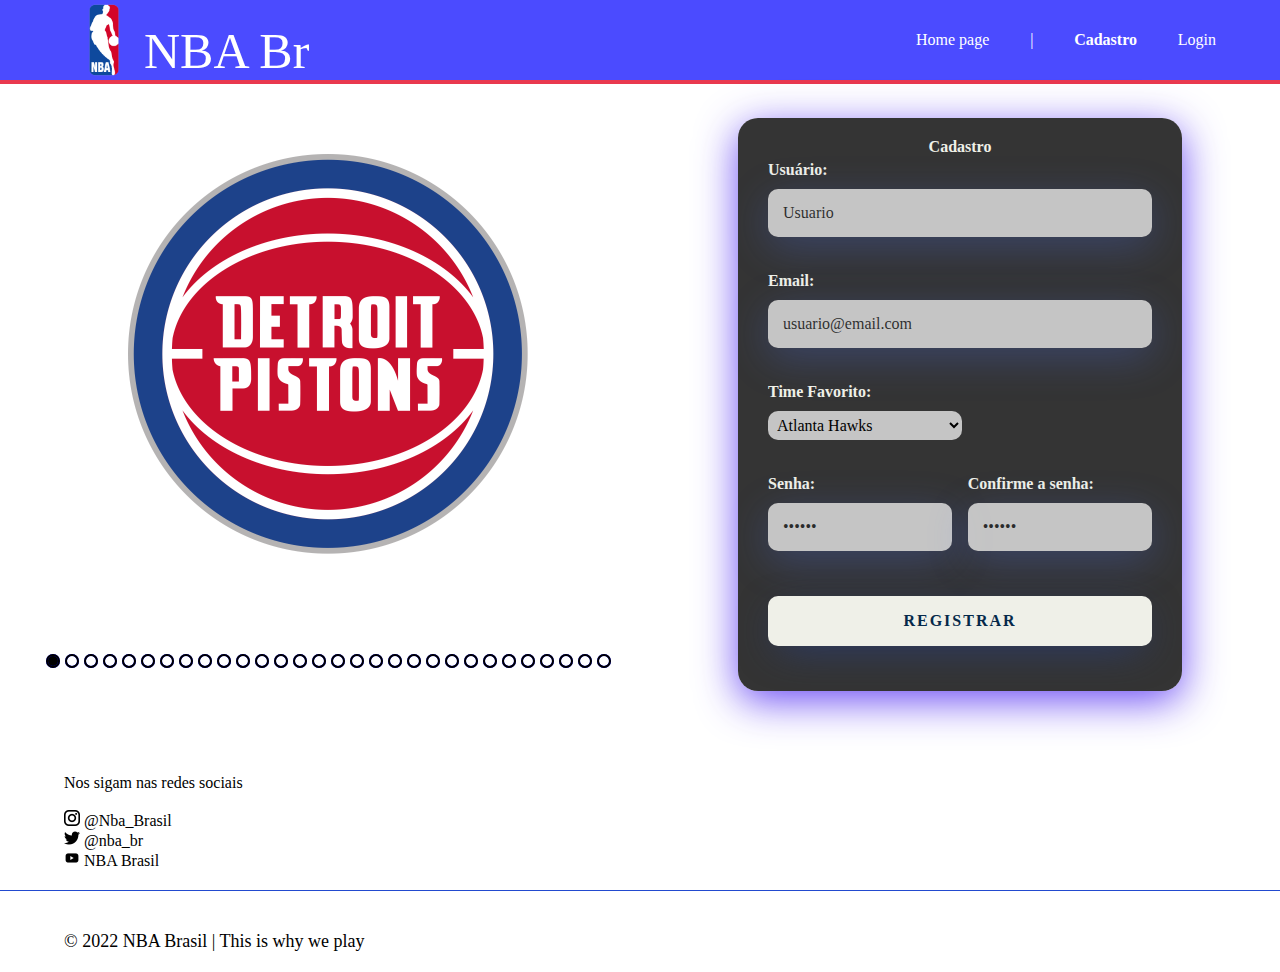
==== cadastro.html @ 0bbe91d1 "Tela de cadastro" ====
<!DOCTYPE html>
<html lang="en">

<head>
    <meta charset="UTF-8">
    <meta http-equiv="X-UA-Compatible" content="IE=edge">
    <meta name="viewport" content="width=device-width, initial-scale=1.0">
    <link rel="stylesheet" href="./css/cadastro.css">
    <link rel="stylesheet" href="./css/geral.css">
    <title>Cadastro</title>
</head>

<body>
    <div class="header">
        <div class="container">
            <div class="logo_titulo">
                <img class="logo_nba" src="./assets/logonba.png" alt="Logo NBA">
                <h1 class="titulo_header">NBA Br</h1>
            </div>
            <ul class="navegacao_header">
                <li>
                    <a href="./index.html">Home page</a>
                </li>
                <li>|</li>
                <li class="agora">
                    <a href="./cadastro.html">Cadastro</a>
                </li>
                <li>
                    <a href="#">Login</a>
                </li>
            </ul>
        </div>
    </div>
    <main class="main">
        <!--Lado esquerdo, com carrossel-->
        <div class="slider">
            <!--botao slides-->
            <div class="slides">
                <!--radio btn-->
                <input type="radio" name="radio-btn" id="radio1">
                <input type="radio" name="radio-btn" id="radio2">
                <input type="radio" name="radio-btn" id="radio3">
                <input type="radio" name="radio-btn" id="radio4">
                <input type="radio" name="radio-btn" id="radio5">
                <input type="radio" name="radio-btn" id="radio6">
                <input type="radio" name="radio-btn" id="radio7">
                <input type="radio" name="radio-btn" id="radio8">
                <input type="radio" name="radio-btn" id="radio9">
                <input type="radio" name="radio-btn" id="radio10">
                <input type="radio" name="radio-btn" id="radio11">
                <input type="radio" name="radio-btn" id="radio12">
                <input type="radio" name="radio-btn" id="radio13">
                <input type="radio" name="radio-btn" id="radio14">
                <input type="radio" name="radio-btn" id="radio15">
                <input type="radio" name="radio-btn" id="radio16">
                <input type="radio" name="radio-btn" id="radio17">
                <input type="radio" name="radio-btn" id="radio18">
                <input type="radio" name="radio-btn" id="radio19">
                <input type="radio" name="radio-btn" id="radio20">
                <input type="radio" name="radio-btn" id="radio21">
                <input type="radio" name="radio-btn" id="radio22">
                <input type="radio" name="radio-btn" id="radio23">
                <input type="radio" name="radio-btn" id="radio24">
                <input type="radio" name="radio-btn" id="radio25">
                <input type="radio" name="radio-btn" id="radio26">
                <input type="radio" name="radio-btn" id="radio27">
                <input type="radio" name="radio-btn" id="radio28">
                <input type="radio" name="radio-btn" id="radio29">
                <input type="radio" name="radio-btn" id="radio30">
                <!--fim radio btn-->

                <!--imagens-->
                <div class="slide first">
                    <img src="./assets/logos-teams/1200px-Pistons_logo17.svg.png" alt="Logo Detroit Pistons">
                </div>
                <div class="slide">
                    <img src="./assets/logos-teams/2560px-Los_Angeles_Lakers_logo.svg.png" alt="Logo Lakers">
                </div>
                <div class="slide">
                    <img src="./assets/logos-teams/Boston_Celtics.svg.png" alt="Logo Celtics">
                </div>
                <div class="slide">
                    <img src="./assets/logos-teams/Chicago-Bulls-logo.png" alt="Logo Chicago">
                </div>
                <div class="slide">
                    <img src="./assets/logos-teams/cleveland-cavaliers-logo-transparent.png" alt="Logo Cleveland">
                </div>
                <div class="slide">
                    <img src="./assets/logos-teams/dallas.png" alt="Logo Dallas">
                </div>
                <div class="slide">
                    <img src="./assets/logos-teams/Denver_Nuggets.svg.png" alt="Logo Denver">
                </div>
                <div class="slide">
                    <img src="./assets/logos-teams/GoldenStateWarriors_GlobalLogo_RGB.png" alt="Logo Golden State">
                </div>
                <div class="slide">
                    <img src="./assets/logos-teams/Houston_Rockets.svg.png" alt="Logo Houston">
                </div>
                <div class="slide">
                    <img src="./assets/logos-teams/Indiana_Pacers.png" alt="Logo Indiana">
                </div>
                <div class="slide">
                    <img src="./assets/logos-teams/laClippers.png" alt="Logo Clippers">
                </div>
                <div class="slide">
                    <img src="./assets/logos-teams/logo-atlanta-hawks-escudo-1024.png" alt="Logo Atlanta">
                </div>
                <div class="slide">
                    <img src="./assets/logos-teams/logo-charlotte-hornets-1536.png" alt="Logo Charlotte">
                </div>
                <div class="slide">
                    <img src="./assets/logos-teams/logo-orlando-magic-2048.png" alt="Logo Orlando">
                </div>
                <div class="slide">
                    <img src="./assets/logos-teams/logo-portland-trail-blazers-escudo-1024.png" alt="Logo Portland">
                </div>
                <div class="slide">
                    <img src="./assets/logos-teams/memphis.png" alt="Logo Memphis">
                </div>
                <div class="slide">
                    <img src="./assets/logos-teams/Miami-Heat-logo.png" alt="Logo Miami">
                </div>
                <div class="slide">
                    <img src="./assets/logos-teams/Milwaukee_Bucks_logo.svg.png" alt="Logo Bucks">
                </div>
                <div class="slide">
                    <img src="./assets/logos-teams/Minnesota-Timberwolves-Symbol.png" alt="Logo Minnesota">
                </div>
                <div class="slide">
                    <img src="./assets/logos-teams/1548px-Brooklyn_Nets_newlogo.svg.png" alt="Logo Nets">
                </div>
                <div class="slide">
                    <img src="./assets/logos-teams/New_Orleans_Pelicans_logo.png" alt="Logo Pelicans">
                </div>
                <div class="slide">
                    <img src="./assets/logos-teams/New_York_Knicks_logo.svg.png" alt="Logo NY Knicks">
                </div>
                <div class="slide">
                    <img src="./assets/logos-teams/oklahoma-city-thunder-logo.png" alt="Logo OKC">
                </div>
                <div class="slide">
                    <img src="./assets/logos-teams/Philadelphia_76ers.png" alt="Logo 76ers">
                </div>
                <div class="slide">
                    <img src="./assets/logos-teams/Phoenix_Suns.png" alt="Logo Phoenix Suns">
                </div>
                <div class="slide">
                    <img src="./assets/logos-teams/Sacramento-Kings-logo.png" alt="Logo Sacramento">
                </div>
                <div class="slide">
                    <img src="./assets/logos-teams/spurs.png" alt="Logo Spurs">
                </div>
                <div class="slide">
                    <img src="./assets/logos-teams/Toronto_Raptors_logo.svg.png" alt="Logo Toronto">
                </div>
                <div class="slide">
                    <img src="./assets/logos-teams/Utah-Jazz-logo.png" alt="Logo Utah Jazz">
                </div>
                <div class="slide">
                    <img src="./assets/logos-teams/wizards_wbg.png" alt="Logo Wizards">
                </div>
                <!--FimBotao slides-->

                <!--navegation slides-->
                <div class="navegation_auto">
                    <div class="auto_btn1"></div>
                    <div class="auto_btn2"></div>
                    <div class="auto_btn3"></div>
                    <div class="auto_btn4"></div>
                    <div class="auto_btn5"></div>
                    <div class="auto_btn6"></div>
                    <div class="auto_btn7"></div>
                    <div class="auto_btn8"></div>
                    <div class="auto_btn9"></div>
                    <div class="auto_btn10"></div>
                    <div class="auto_btn11"></div>
                    <div class="auto_btn12"></div>
                    <div class="auto_btn13"></div>
                    <div class="auto_btn14"></div>
                    <div class="auto_btn15"></div>
                    <div class="auto_btn16"></div>
                    <div class="auto_btn17"></div>
                    <div class="auto_btn18"></div>
                    <div class="auto_btn19"></div>
                    <div class="auto_btn20"></div>
                    <div class="auto_btn21"></div>
                    <div class="auto_btn22"></div>
                    <div class="auto_btn23"></div>
                    <div class="auto_btn24"></div>
                    <div class="auto_btn25"></div>
                    <div class="auto_btn26"></div>
                    <div class="auto_btn27"></div>
                    <div class="auto_btn28"></div>
                    <div class="auto_btn29"></div>
                    <div class="auto_btn30"></div>
                </div>
                <!--fim navegation-->
            </div>

            <!--Manual navegation-->
            <div class="manual_navegation">
                <label for="radio1" class="manual_btn"></label>
                <label for="radio2" class="manual_btn"></label>
                <label for="radio3" class="manual_btn"></label>
                <label for="radio4" class="manual_btn"></label>
                <label for="radio5" class="manual_btn"></label>
                <label for="radio6" class="manual_btn"></label>
                <label for="radio7" class="manual_btn"></label>
                <label for="radio8" class="manual_btn"></label>
                <label for="radio9" class="manual_btn"></label>
                <label for="radio10" class="manual_btn"></label>
                <label for="radio11" class="manual_btn"></label>
                <label for="radio12" class="manual_btn"></label>
                <label for="radio13" class="manual_btn"></label>
                <label for="radio14" class="manual_btn"></label>
                <label for="radio15" class="manual_btn"></label>
                <label for="radio16" class="manual_btn"></label>
                <label for="radio17" class="manual_btn"></label>
                <label for="radio18" class="manual_btn"></label>
                <label for="radio19" class="manual_btn"></label>
                <label for="radio20" class="manual_btn"></label>
                <label for="radio21" class="manual_btn"></label>
                <label for="radio22" class="manual_btn"></label>
                <label for="radio23" class="manual_btn"></label>
                <label for="radio24" class="manual_btn"></label>
                <label for="radio25" class="manual_btn"></label>
                <label for="radio26" class="manual_btn"></label>
                <label for="radio27" class="manual_btn"></label>
                <label for="radio28" class="manual_btn"></label>
                <label for="radio29" class="manual_btn"></label>
                <label for="radio30" class="manual_btn"></label>
            </div>
        </div>

        <!--formilario de cadastro-->
        <div class="direita-cadastro">
            <div class="card-cadastro">
                <h1>Cadastro</h1>
                <div class="campo">
                    <span class="span_titulo">Usuário:</span>
                    <input type="text" id="input_usuario" placeholder="Usuario">
                    <span class="validacao" id="span_validacao_nome"></span>
                </div>
                <div class="campo">
                    <span class="span_titulo">Email:</span>
                    <input type="text" id="input_email" placeholder="usuario@email.com">
                    <span class="validacao" id="span_validacao_email"></span>
                </div>
                <div class="campo">
                    <span class="span_titulo">Time Favorito:</span>
                    <select name="" id="combo_times" class="combo_nba_times">
                        <option value="">Atlanta Hawks</option>
                        <option value="">Boston Celtics</option>
                        <option value="">Brooklyn Nets</option>
                        <option value="">Charlotte Hornets</option>
                        <option value="">Chicago Bulls</option>
                        <option value="">Cleveland Cavaliers</option>
                        <option value="">Dallas Mavericks</option>
                        <option value="">Denver Nuggets</option>
                        <option value="">Detroit Pistons</option>
                        <option value="">Golden State Warriors</option>
                        <option value="">Houston Rockets</option>
                        <option value="">Indiana Pacers</option>
                        <option value="">LA Clippers</option>
                        <option value="">Los Angeles Lakers</option>
                        <option value="">Memphis Grizzlies</option>
                        <option value="">Miami Heat</option>
                        <option value="">Milwaukee Bucks</option>
                        <option value="">Minnesota Timberwolves</option>
                        <option value="">New Orleans Pelicans</option>
                        <option value="">New York Knicks</option>
                        <option value="">Oklahoma City Thunder</option>
                        <option value="">Orlando Magic</option>
                        <option value="">Philadelphia 76ers</option>
                        <option value="">Phoenix Suns</option>
                        <option value="">Portland Trail Blazers</option>
                        <option value="">Sacramento Kings</option>
                        <option value="">San Antonio Spurs</option>
                        <option value="">Toronto Raptors</option>
                        <option value="">Utah Jazz</option>
                        <option value="">Washington Wizards</option>
                    </select>
                    <span class="validacao" id="span_validacao_cpf"></span>
                </div>
                <div class="organizar-senhas">
                    <div class="senha">
                        <div class="campo">
                            <span class="span_titulo">Senha:</span>
                            <input type="password" id="input_senha" placeholder="••••••">
                            <span class="validacao" id="span_validacao_senha"></span>
                        </div>
                    </div>
                    <div class="senha">
                        <div class="campo">
                            <span class="span_titulo">Confirme a senha:</span>
                            <input type="password" id="input_confirme_senha" placeholder="••••••">
                            <span class="validacao" id="span_validacao_confirme_senha"></span>
                        </div>
                    </div>
                </div>
                <button class="botao-cadastro" onclick="cadastro()">Registrar</button>
            </div>
        </div>

    </main>


    <footer class="footer">
        <div class="container">
            <div class="redes_sociais">
                <span class="titulo_banner">Nos sigam nas redes sociais</span> <br> <br>
                <div class="instagram">
                    <img src="./assets/instagram.png" alt="">
                    <span class="texto_redes_sociais">@Nba_Brasil</span>
                </div>
                <div class="twitter">
                    <img src="./assets/twitter.png" alt="" srcset="">
                    <span class="texto_redes_sociais">@nba_br</span>
                </div>
                <div class="youtube">
                    <img src="./assets/youtube.png" alt="" srcset="">
                    <span class="texto_redes_sociais">NBA Brasil</span>
                </div>
            </div>
        </div>
        <div class="hr">

        </div>
        <div class="container">
            <div class="fim_footer">
                <span>© 2022 NBA Brasil | This is why we play</span>
            </div>
        </div>
    </footer>
</body>

</html>


<!--script para o carrossel-->
<script>
    var contador_imagem = 1;
    document.getElementById("radio1").checked = true;

    setInterval(function(){
        proxima_imagem()
    }, 5000);

    function proxima_imagem(){
        contador_imagem++;
        if(contador_imagem > 30){
            contador_imagem = 1;
        };

        document.getElementById("radio" + contador_imagem).checked = true

    }

</script>
---- css/cadastro.css ----
.main{
    display: flex;
    align-items: center;
    justify-content: space-between;
}

.slider{
    margin-left: 10vw;
    width: 400px;
    max-height: 500px;
    overflow: hidden;
}

.slides{
    width: 400%;
    max-height: 500px;
    display: flex;
}

.slides input{
    display: none;
}

.slide{
    width: 25%;
    position: relative;
    transition: 2s;
}

.slide img{
    width: 400px;
}

.manual_navegation{
    position: absolute;
    width: 400px;
    margin-top: -40;
    display: flex;
    justify-content: center;
}

.manual_btn{
    border: 2px solid rgb(0, 0, 0);
    padding: 5px;
    border-radius: 10px;
    cursor: pointer;
    transition: 1s;
}

.manual_btn:not(:last-child){
    margin-right: 5px;
}

.manual_btn:hover{
    background-color: rgb(0, 0, 0);
}

#radio1:checked ~ .first{
    margin-left: 0;
}

#radio2:checked ~ .first{
    margin-left: -25%;
}

#radio3:checked ~ .first{
    margin-left: -50%;
}

#radio4:checked ~ .first{
    margin-left: -75%;
}

#radio5:checked ~ .first{
    margin-left: -100%;
}

#radio6:checked ~ .first{
    margin-left: -125%;
}

#radio7:checked ~ .first{
    margin-left: -150%;
}

#radio8:checked ~ .first{
    margin-left: -175%;
}

#radio9:checked ~ .first{
    margin-left: -200%;
}

#radio10:checked ~ .first{
    margin-left: -225%;
}

#radio11:checked ~ .first{
    margin-left: -250%;
}

#radio12:checked ~ .first{
    margin-left: -275%;
}

#radio13:checked ~ .first{
    margin-left: -300%;
}

#radio14:checked ~ .first{
    margin-left: -325%;
}

#radio15:checked ~ .first{
    margin-left: -350%;
}

#radio16:checked ~ .first{
    margin-left: -375%;
}

#radio17:checked ~ .first{
    margin-left: -400%;
}

#radio18:checked ~ .first{
    margin-left: -425%;
}

#radio19:checked ~ .first{
    margin-left: -450%;
}

#radio20:checked ~ .first{
    margin-left: -475%;
}

#radio21:checked ~ .first{
    margin-left: -500%;
}

#radio22:checked ~ .first{
    margin-left: -525%;
}

#radio23:checked ~ .first{
    margin-left: -550%;
}

#radio24:checked ~ .first{
    margin-left: -575%;
}

#radio25:checked ~ .first{
    margin-left: -600%;
}

#radio26:checked ~ .first{
    margin-left: -625%;
}

#radio27:checked ~ .first{
    margin-left: -650%;
}

#radio28:checked ~ .first{
    margin-left: -675%;
}

#radio29:checked ~ .first{
    margin-left: -700%;
}

#radio30:checked ~ .first{
    margin-left: -725%;
}


.navegation_auto div{
    border: 2px solid blue;
    padding: 5px;
    border-radius: 10px;
    cursor: pointer;
    transition: 1s;
}

.navegation_auto{
    position: absolute;
    width: 400px;
    margin-top: 500px;
    display: flex;
    justify-content: center;
}

.navegation_auto div:not(:last-child){
    margin-right: 5px;
}

#radio1:checked ~ .navegation_auto .auto_btn1{
    background-color: rgb(0, 0, 0);
}

#radio2:checked ~ .navegation_auto .auto_btn2{
    background-color: rgb(0, 0, 0);
}

#radio3:checked ~ .navegation_auto .auto_btn3{
    background-color: rgb(0, 0, 0);
}

#radio4:checked ~ .navegation_auto .auto_btn4{
    background-color: rgb(0, 0, 0);
}

#radio5:checked ~ .navegation_auto .auto_btn5{
    background-color: rgb(0, 0, 0);
}

#radio6:checked ~ .navegation_auto .auto_btn6{
    background-color: rgb(0, 0, 0);
}

#radio7:checked ~ .navegation_auto .auto_btn7{
    background-color: rgb(0, 0, 0);
}

#radio8:checked ~ .navegation_auto .auto_btn8{
    background-color: rgb(0, 0, 0);
}

#radio9:checked ~ .navegation_auto .auto_btn9{
    background-color: rgb(0, 0, 0);
}

#radio10:checked ~ .navegation_auto .auto_btn10{
    background-color: rgb(0, 0, 0);
}

#radio11:checked ~ .navegation_auto .auto_btn11{
    background-color: rgb(0, 0, 0);
}

#radio12:checked ~ .navegation_auto .auto_btn12{
    background-color: rgb(0, 0, 0);
}

#radio13:checked ~ .navegation_auto .auto_btn13{
    background-color: rgb(0, 0, 0);
}

#radio14:checked ~ .navegation_auto .auto_btn14{
    background-color: rgb(0, 0, 0);
}

#radio15:checked ~ .navegation_auto .auto_btn15{
    background-color: rgb(0, 0, 0);
}

#radio16:checked ~ .navegation_auto .auto_btn16{
    background-color: rgb(0, 0, 0);
}

#radio17:checked ~ .navegation_auto .auto_btn17{
    background-color: rgb(0, 0, 0);
}

#radio18:checked ~ .navegation_auto .auto_btn18{
    background-color: rgb(0, 0, 0);
}

#radio19:checked ~ .navegation_auto .auto_btn19{
    background-color: rgb(0, 0, 0);
}

#radio20:checked ~ .navegation_auto .auto_btn20{
    background-color: rgb(0, 0, 0);
}

#radio21:checked ~ .navegation_auto .auto_btn21{
    background-color: rgb(0, 0, 0);
}

#radio22:checked ~ .navegation_auto .auto_btn22{
    background-color: rgb(0, 0, 0);
}

#radio23:checked ~ .navegation_auto .auto_btn23{
    background-color: rgb(0, 0, 0);
}

#radio24:checked ~ .navegation_auto .auto_btn24{
    background-color: rgb(0, 0, 0);
}

#radio25:checked ~ .navegation_auto .auto_btn25{
    background-color: rgb(0, 0, 0);
}

#radio26:checked ~ .navegation_auto .auto_btn26{
    background-color: rgb(0, 0, 0);
}

#radio27:checked ~ .navegation_auto .auto_btn27{
    background-color: rgb(0, 0, 0);
}

#radio28:checked ~ .navegation_auto .auto_btn28{
    background-color: rgb(0, 0, 0);
}

#radio29:checked ~ .navegation_auto .auto_btn29{
    background-color: rgb(0, 0, 0);
}

#radio30:checked ~ .navegation_auto .auto_btn30{
    background-color: rgb(0, 0, 0);
}


/*Formulario*/
.direita-cadastro {
    width: 50vw;
    height: 50vw;
    display: flex;
    justify-content: center;
    align-items: center;
}

.card-cadastro {
    width: 60%;
    display: flex;
    justify-content: center;
    align-items: center;
    flex-direction: column;
    padding: 20px 30px;
    background-color: rgba(0, 0, 0, 0.795);
    border-radius: 20px;
    box-shadow: 0px 10px 40px rgba(93, 59, 243, 0.911)
}

.organizar-senhas {
    width: 100%;
    height: auto;
    display: flex;
    flex-direction: row;
    justify-content: space-between;
    width: 100%;
}

.senha {
    display: flex;
    width: 48%;
}

.card-cadastro>h1 {
    color: #EFF0E8;
    font-weight: 800;
    margin: 0;
}

.validacao {
    width: 100%;
    height: 5px;
    margin-top: 10px;
    display: flex;
    align-items: center;
    font-size: small;
    text-decoration: underline;
}


.campo {
    width: 100%;
    display: flex;
    flex-direction: column;
    align-items: flex-start;
    justify-content: center;
    margin-top: 5px;
    margin-bottom: 5px;
}

.span_titulo {
    font-weight: 800;
}

.campo>input {
    width: 100%;
    border: none;
    border-radius: 10px;
    padding: 15px;
    background: rgba(255, 255, 255, 0.712);
    color: #000000;
    font-size: 12pt;
    outline: none;
    box-sizing: border-box;
    box-shadow: 0px 10px 40px rgba(80, 121, 255, 0.26)
}

.combo_nba_times{
    padding: 5px;
    border-radius: 10px;
    background-color: rgba(255, 255, 255, 0.712);
    
}

.combo_nba_times:hover{
    -webkit-box-shadow: 0px 0px 43px 1px rgba(69, 81, 247, 0.733);
    -moz-box-shadow: 0px 0px 43px 1px rgba(69, 72, 247, 0.719);
    box-shadow: 0px 0px 43px 1px rgba(69, 111, 247, 0.726);
}

input::-webkit-inner-spin-button {
    -webkit-appearance: none;
    margin: 0;
}

.campo>span {
    color: #EFF0E8;
    margin-bottom: 10px;
}

.campo>input::placeholder {
    color: #000000c9;
    font-size: thin;
}

.botao-cadastro {
    width: 100%;
    padding: 16px 0px;
    margin: 25px;
    margin-top: 15px;
    border: none;
    border-radius: 10px;
    outline: none;
    text-transform: uppercase;
    font-weight: 800;
    letter-spacing: 2px;
    color: #05294a;
    background-color: #EFF0E8;
    cursor: pointer;
    box-shadow: 0px 10px 40px -12px #2a3f7e;
}
---- css/geral.css ----
* {
	margin: 0;
	padding: 0;
	border: 0;
	font-size: 100%;
	font: inherit;
	vertical-align: baseline;
}

.body{
    background-color:beige;
}

/*Header*/
.header{
    background-color: rgba(37, 37, 255, 0.822);
    border-bottom: 4px solid rgba(255, 55, 55, 0.877);
}
.container {
    width: 90%;
    margin: auto;
    display: flex;
  }

.logo_titulo{
    display: flex;
    flex-direction: row;
    align-items: flex-end;
}

.logo_nba{
    max-width: 80px;
    max-height: 80px;
    width: auto;
    height: auto;
}

.titulo_header{
    font-size: 50px;
    color: rgb(255, 255, 255);
}

.header .container{
    justify-content: space-between;
}

.agora {
    font-weight: 800;
  }

.navegacao_header{
    width: 300px;
    display: flex;
    align-items: center;
    justify-content: space-between;
    list-style: none;
    color: white;
}

.navegacao_header a{
    text-decoration: none;
    color: white;
}






/*Footer*/

.footer{
    margin-top: 50px;
}

.hr{
    background-color: #224acf;
    height:1px;
    width: 100%;
    margin:20px 0;
  }

  .fim_footer{
    font-size: 18px;
    padding-top: 20px;
    padding-bottom: 20px;
  }
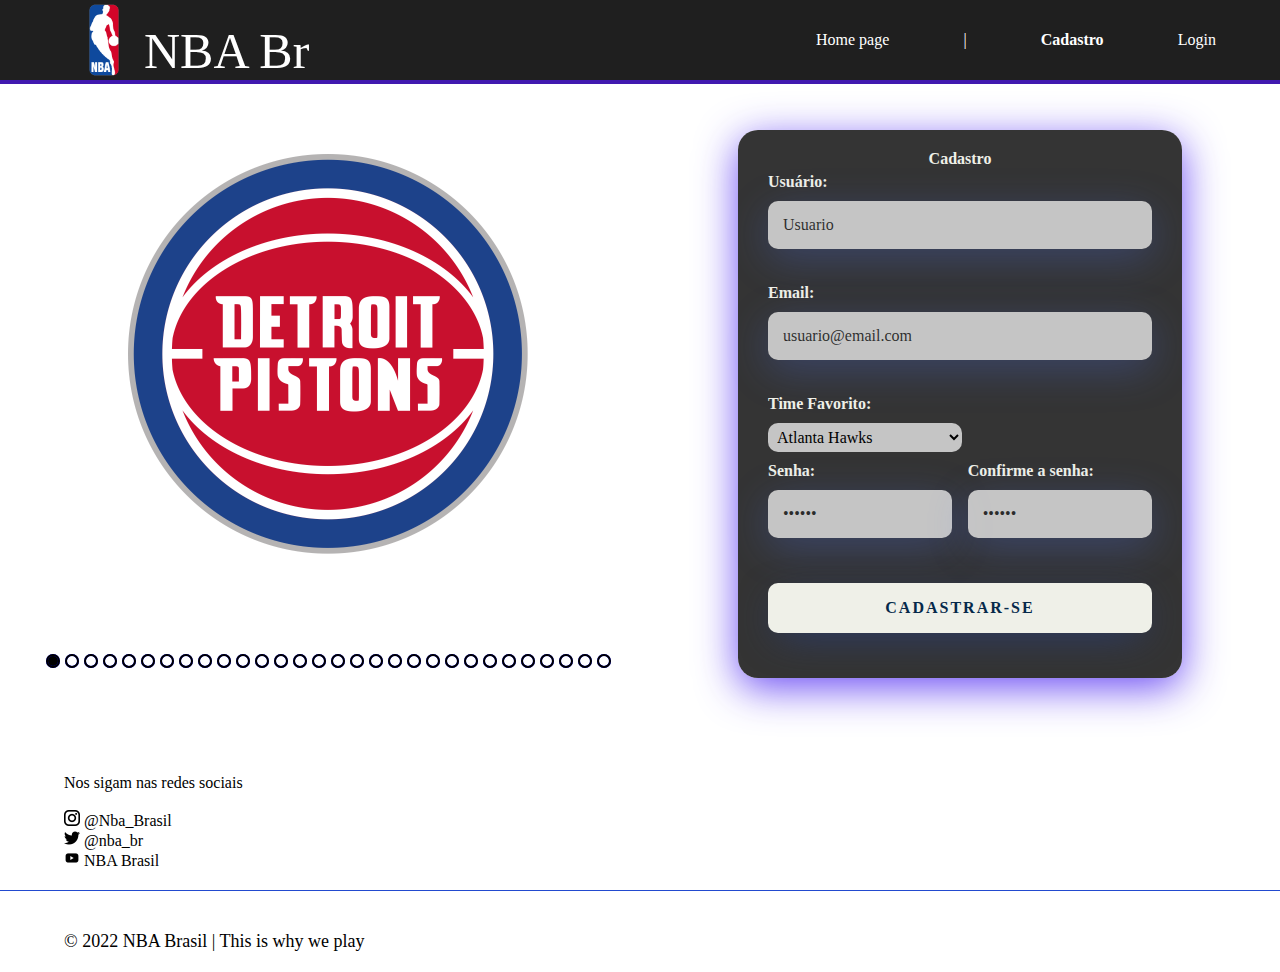
==== commit af5f865c: "tela franchases e palpites" ====
--- a/cadastro.html
+++ b/cadastro.html
@@ -26,7 +26,7 @@
                     <a href="./cadastro.html">Cadastro</a>
                 </li>
                 <li>
-                    <a href="#">Login</a>
+                    <a href="./login.html">Login</a>
                 </li>
             </ul>
         </div>
@@ -240,7 +240,7 @@
                 <div class="campo">
                     <span class="span_titulo">Usuário:</span>
                     <input type="text" id="input_usuario" placeholder="Usuario">
-                    <span class="validacao" id="span_validacao_nome"></span>
+                    <span class="validacao" id="span_validacao_usuario"></span>
                 </div>
                 <div class="campo">
                     <span class="span_titulo">Email:</span>
@@ -250,38 +250,37 @@
                 <div class="campo">
                     <span class="span_titulo">Time Favorito:</span>
                     <select name="" id="combo_times" class="combo_nba_times">
-                        <option value="">Atlanta Hawks</option>
-                        <option value="">Boston Celtics</option>
-                        <option value="">Brooklyn Nets</option>
-                        <option value="">Charlotte Hornets</option>
-                        <option value="">Chicago Bulls</option>
-                        <option value="">Cleveland Cavaliers</option>
-                        <option value="">Dallas Mavericks</option>
-                        <option value="">Denver Nuggets</option>
-                        <option value="">Detroit Pistons</option>
-                        <option value="">Golden State Warriors</option>
-                        <option value="">Houston Rockets</option>
-                        <option value="">Indiana Pacers</option>
-                        <option value="">LA Clippers</option>
-                        <option value="">Los Angeles Lakers</option>
-                        <option value="">Memphis Grizzlies</option>
-                        <option value="">Miami Heat</option>
-                        <option value="">Milwaukee Bucks</option>
-                        <option value="">Minnesota Timberwolves</option>
-                        <option value="">New Orleans Pelicans</option>
-                        <option value="">New York Knicks</option>
-                        <option value="">Oklahoma City Thunder</option>
-                        <option value="">Orlando Magic</option>
-                        <option value="">Philadelphia 76ers</option>
-                        <option value="">Phoenix Suns</option>
-                        <option value="">Portland Trail Blazers</option>
-                        <option value="">Sacramento Kings</option>
-                        <option value="">San Antonio Spurs</option>
-                        <option value="">Toronto Raptors</option>
-                        <option value="">Utah Jazz</option>
-                        <option value="">Washington Wizards</option>
+                        <option value="1">Atlanta Hawks</option>
+                        <option value="2">Boston Celtics</option>
+                        <option value="3">Brooklyn Nets</option>
+                        <option value="4">Charlotte Hornets</option>
+                        <option value="5">Chicago Bulls</option>
+                        <option value="6">Cleveland Cavaliers</option>
+                        <option value="7">Dallas Mavericks</option>
+                        <option value="8">Denver Nuggets</option>
+                        <option value="9">Detroit Pistons</option>
+                        <option value="10">Golden State Warriors</option>
+                        <option value="11">Houston Rockets</option>
+                        <option value="12">Indiana Pacers</option>
+                        <option value="13">LA Clippers</option>
+                        <option value="14">Los Angeles Lakers</option>
+                        <option value="15">Memphis Grizzlies</option>
+                        <option value="16">Miami Heat</option>
+                        <option value="17">Milwaukee Bucks</option>
+                        <option value="18">Minnesota Timberwolves</option>
+                        <option value="19">New Orleans Pelicans</option>
+                        <option value="20">New York Knicks</option>
+                        <option value="21">Oklahoma City Thunder</option>
+                        <option value="22">Orlando Magic</option>
+                        <option value="23">Philadelphia 76ers</option>
+                        <option value="24">Phoenix Suns</option>
+                        <option value="25">Portland Trail Blazers</option>
+                        <option value="26">Sacramento Kings</option>
+                        <option value="27">San Antonio Spurs</option>
+                        <option value="28">Toronto Raptors</option>
+                        <option value="29">Utah Jazz</option>
+                        <option value="30">Washington Wizards</option>
                     </select>
-                    <span class="validacao" id="span_validacao_cpf"></span>
                 </div>
                 <div class="organizar-senhas">
                     <div class="senha">
@@ -294,12 +293,12 @@
                     <div class="senha">
                         <div class="campo">
                             <span class="span_titulo">Confirme a senha:</span>
-                            <input type="password" id="input_confirme_senha" placeholder="••••••">
+                            <input type="password" id="input_confirmacao_senha" placeholder="••••••">
                             <span class="validacao" id="span_validacao_confirme_senha"></span>
                         </div>
                     </div>
                 </div>
-                <button class="botao-cadastro" onclick="cadastro()">Registrar</button>
+                <button class="botao-cadastro" onclick="cadastro()">Cadastrar-se</button>
             </div>
         </div>
 
@@ -343,13 +342,13 @@
     var contador_imagem = 1;
     document.getElementById("radio1").checked = true;
 
-    setInterval(function(){
+    setInterval(function () {
         proxima_imagem()
     }, 5000);
 
-    function proxima_imagem(){
+    function proxima_imagem() {
         contador_imagem++;
-        if(contador_imagem > 30){
+        if (contador_imagem > 30) {
             contador_imagem = 1;
         };
 
@@ -357,4 +356,71 @@
 
     }
 
+</script>
+
+<!--script das validações-->
+<script>
+    
+
+    function cadastro() {
+        var usuario = input_usuario.value;
+        var email = input_email.value;
+        var senha = input_senha.value;
+        var confirmacao_senha = input_confirmacao_senha.value;
+        
+        var usuario_ok = false;
+        var email_ok = false;
+        var senha_ok = false;
+        var confirmacao_senha_ok = false;
+        
+        
+        //validação usuario
+        if(usuario.length < 3){
+            span_validacao_usuario.innerHTML = `Nome de usuário muito curto`
+        }else {
+            span_validacao_usuario.innerHTML = ``
+            usuario_ok = true;
+        }
+
+        //validação email
+        if (email.indexOf("@gmail") > -1){
+            span_validacao_email.innerHTML = ``
+            email_ok = true;
+        }else if( email.indexOf("@hotmail") > -1 ){
+            span_validacao_email.innerHTML = ``
+            email_ok = true
+        }else if( email.indexOf("@sptech.school") > -1 ){
+            span_validacao_email.innerHTML = ``
+            email_ok = true;
+        }else{
+            span_validacao_email.innerHTML = `Só são aceitos os dominios: gmail / hotmail / sptech.school`
+        }
+        
+        //validação senha
+
+        if(senha.length < 6){
+            span_validacao_senha.innerHTML = `Senha precisa ter pelo menos 6 caracteres`
+        }else {
+            span_validacao_senha.innerHTML = ``
+            senha_ok = true;
+        }
+        //confirmação da senha
+
+        if(senha != confirmacao_senha){
+            span_validacao_confirme_senha.innerHTML = `As senhas precisam ser iguais`
+        }else{
+            span_validacao_confirme_senha.innerHTML = ""
+            confirmacao_senha_ok = true
+        }
+
+        //mandando pro banco o novo cadastro
+        if(usuario_ok && email_ok && senha_ok && confirmacao_senha_ok){
+            
+        }
+
+    }
+
+
+
+
 </script>--- a/css/cadastro.css
+++ b/css/cadastro.css
@@ -335,7 +335,7 @@
     padding: 20px 30px;
     background-color: rgba(0, 0, 0, 0.795);
     border-radius: 20px;
-    box-shadow: 0px 10px 40px rgba(93, 59, 243, 0.911)
+    box-shadow: 0px 10px 40px rgba(93, 59, 243, 0.911);
 }
 
 .organizar-senhas {
--- a/css/geral.css
+++ b/css/geral.css
@@ -13,8 +13,9 @@
 
 /*Header*/
 .header{
-    background-color: rgba(37, 37, 255, 0.822);
-    border-bottom: 4px solid rgba(255, 55, 55, 0.877);
+    background-color: rgb(31, 31, 31);
+    border-bottom: 4px solid rgba(71, 25, 196, 0.877);
+    
 }
 .container {
     width: 90%;
@@ -49,7 +50,7 @@
   }
 
 .navegacao_header{
-    width: 300px;
+    width: 400px;
     display: flex;
     align-items: center;
     justify-content: space-between;
@@ -62,9 +63,13 @@
     color: white;
 }
 
-
-
-
+.lista_header {
+    display: flex;
+    flex-direction: row;
+    align-items: center;
+    justify-content: space-around;
+    width: 7vw;
+}
 
 
 /*Footer*/
